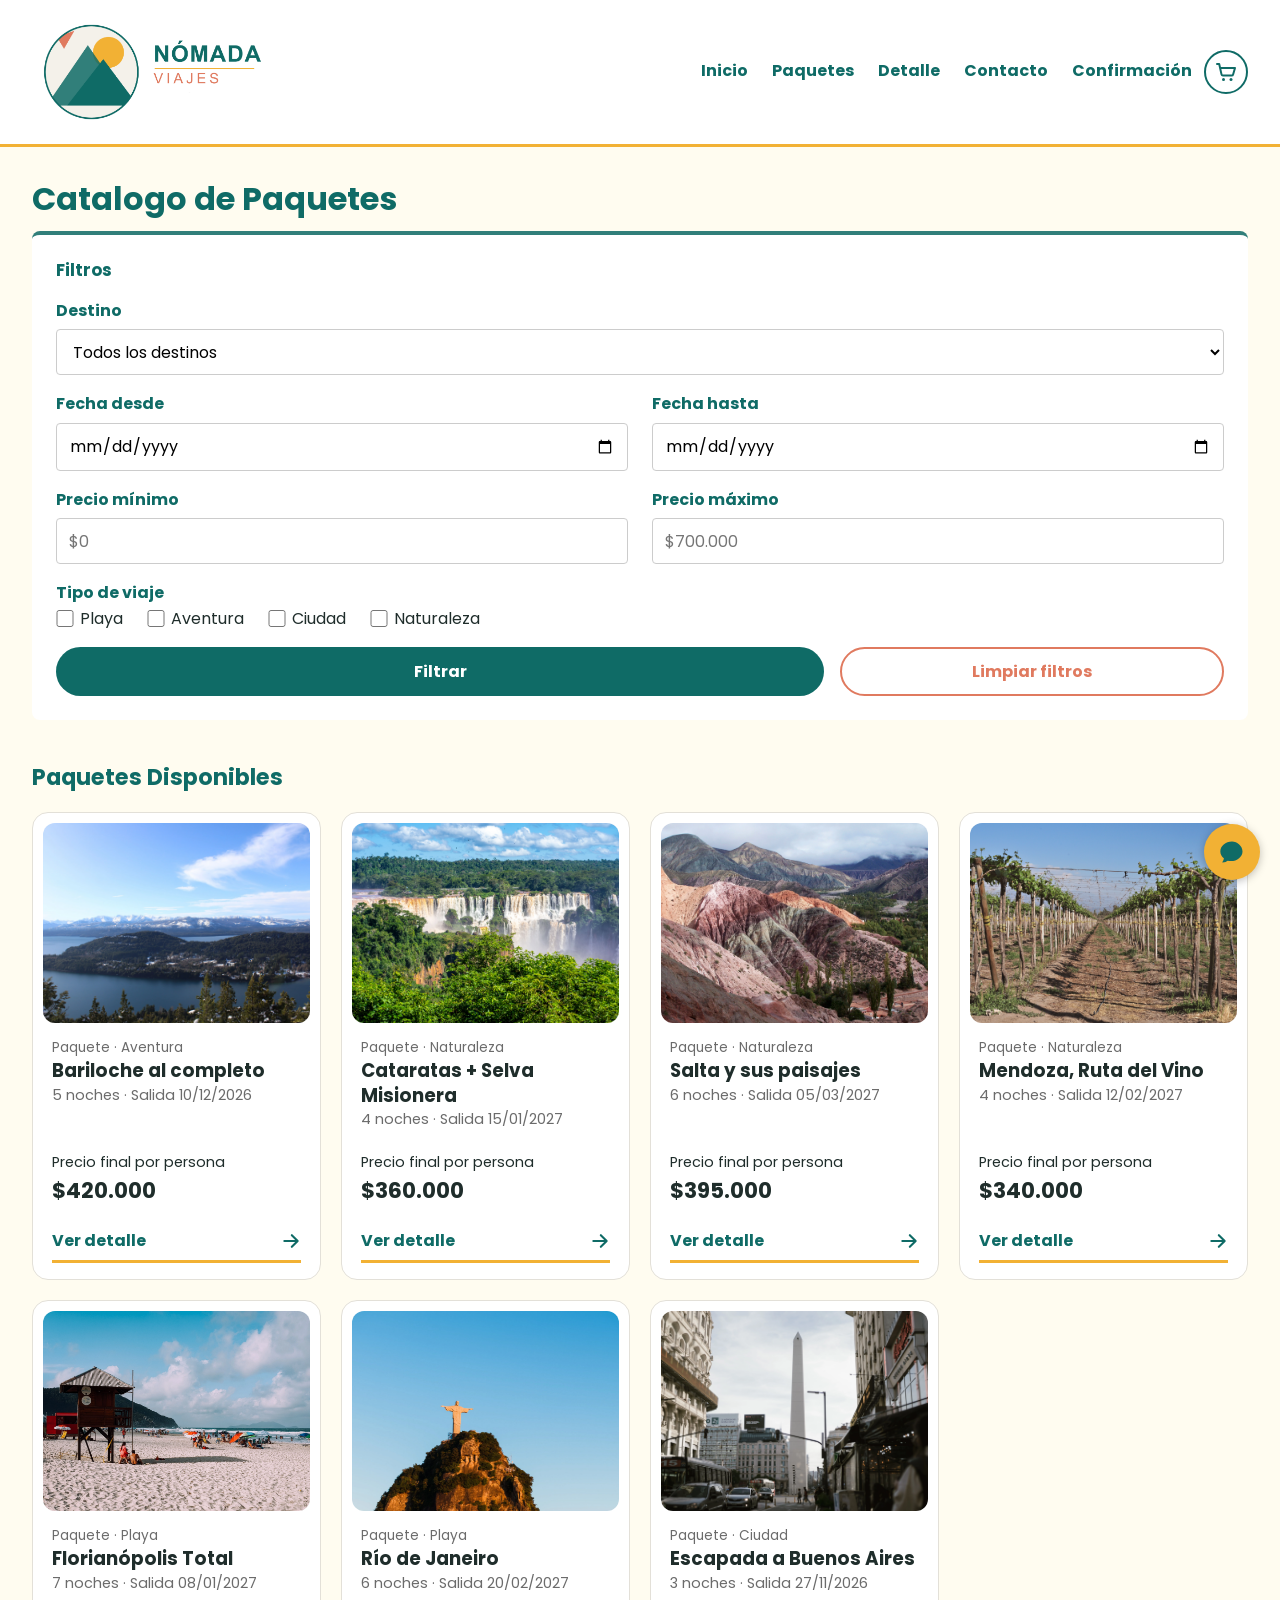
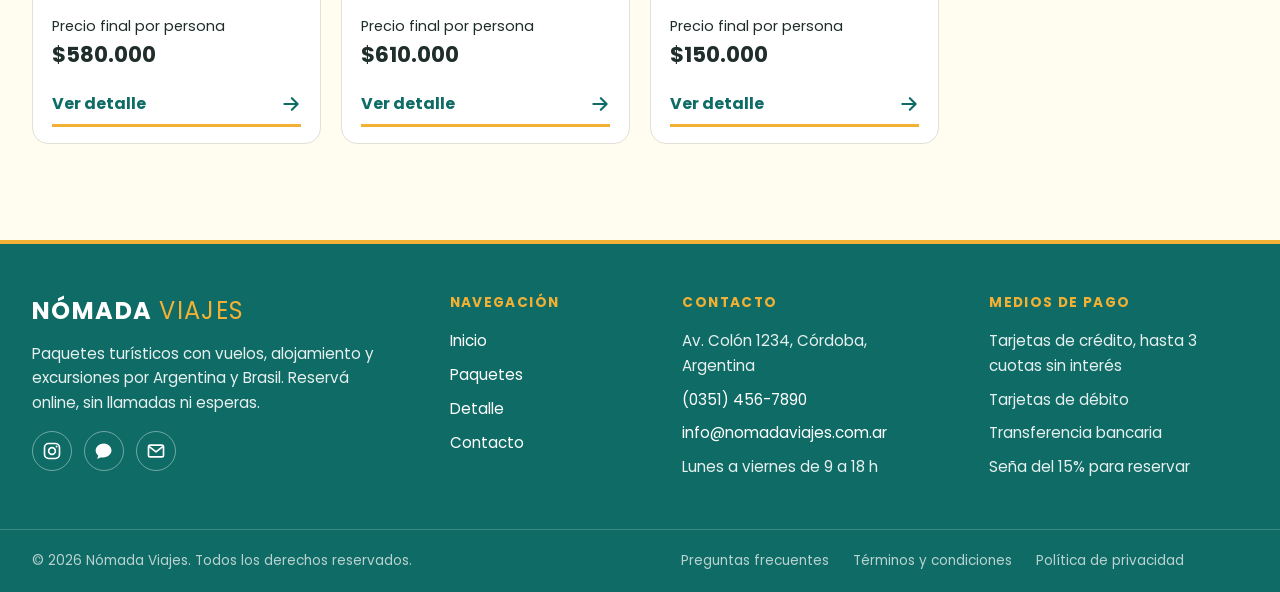
==== estructura_html/src/catalogo.html @ 0f1e9869 "Modificaciones y correcciones TP4" ====
<!DOCTYPE html>
<html lang="es">

<head>
    <meta charset="UTF-8">
    <meta name="viewport" content="width=device-width, initial-scale=1.0">
    <title>Nomada Viajes - Paquetes</title>
    <link rel="icon" href="./recursos/imagenes/favicon.svg">
    <link rel="stylesheet" href="./recursos/estilos/index-global.css">
    <link rel="stylesheet" href="./recursos/estilos/catalogo.css">
    <script type="module" src="./recursos/js/index.js"></script>
</head>

<body>
    <header class="encabezado-principal" id="encabezado-principal">
        <a href="./index.html" aria-label="Ir al inicio">
            <img src="./recursos/imagenes/logo_nomada.png" alt="logo empresa Nómada Viajes" width="450">
        </a>
        <nav class="vinculos">
            <a href="./index.html">
                Inicio
            </a>
            <a href="./catalogo.html">
                Paquetes
            </a>
            <a href="./detalle.html">
                Detalle
            </a>
            <a href="./formulario.html">
                Contacto
            </a>
            <a href="./confirmacion.html">
                Confirmación
            </a>
        </nav>
        <div class="carrito-encabezado">
            <button type="button" class="boton-carrito" id="boton-carrito" aria-label="Carrito vacío"
                aria-expanded="false" aria-controls="panel-carrito">
                <svg viewBox="0 0 24 24" aria-hidden="true">
                    <path d="M3 4h2.2l2.3 10.4a1.5 1.5 0 0 0 1.5 1.2h8.6a1.5 1.5 0 0 0 1.5-1.1L21 8H6.1" fill="none"
                        stroke="currentColor" stroke-width="2" stroke-linecap="round" stroke-linejoin="round" />
                    <circle cx="9.5" cy="19.5" r="1.5" fill="currentColor" />
                    <circle cx="17" cy="19.5" r="1.5" fill="currentColor" />
                </svg>
                <span class="carrito-contador" id="carrito-contador" hidden>0</span>
            </button>
            <span class="carrito-resumen" id="carrito-resumen" hidden></span>
        </div>
        <button class="boton-abrir" id="boton-abrir" aria-label="Abrir menú" aria-expanded="false"></button>
        <button class="boton-cerrar" id="boton-cerrar" aria-label="Cerrar menú"></button>
        <section class="panel-carrito" id="panel-carrito" aria-label="Tu carrito" hidden>
            <h2>Tu carrito</h2>
            <ul class="carrito-items" id="carrito-items">
                <!-- Los paquetes del carrito se cargan dinámicamente desde carrito.js -->
            </ul>
            <p class="carrito-vacio" id="carrito-vacio">Tu carrito está vacío.</p>
            <div class="carrito-total" id="carrito-total" hidden>
                <p>Subtotal: <strong id="carrito-subtotal">$0</strong></p>
                <a href="./formulario.html" class="boton boton-secundario">
                    Continuar con la reserva
                </a>
            </div>
        </section>
    </header>
    <main class="contenido-principal">
        <h1>Catalogo de Paquetes</h1>
        <div class="contenedor-form">
            <form id="form-filtros" action="./catalogo.html" method="post">
                <h3>Filtros</h3>
                <div class="campo-completo">
                    <label for="id-destino">Destino</label>
                    <select name="destino" id="id-destino">
                        <option value="">Todos los destinos</option>
                        <option value="bariloche">Bariloche</option>
                        <option value="cataratas">Cataratas del Iguazú</option>
                        <option value="salta">Salta</option>
                        <option value="mendoza">Mendoza</option>
                        <option value="florianopolis">Florianópolis</option>
                        <option value="rio-de-janeiro">Río de Janeiro</option>
                        <option value="buenos-aires">Buenos Aires</option>
                    </select>
                </div>
                <div>
                    <label for="id-fecha-desde">Fecha desde</label>
                    <input type="date" name="fecha-desde" id="id-fecha-desde">
                </div>
                <div>
                    <label for="id-fecha-hasta">Fecha hasta</label>
                    <input type="date" name="fecha-hasta" id="id-fecha-hasta">
                </div>
                <div>
                    <label for="id-precio-min">Precio mínimo</label>
                    <input type="number" name="precio-min" id="id-precio-min" min="0" step="1000" placeholder="$0">
                </div>
                <div>
                    <label for="id-precio-max">Precio máximo</label>
                    <input type="number" name="precio-max" id="id-precio-max" min="0" step="1000"
                        placeholder="$700.000">
                </div>
                <fieldset class="campo-completo">
                    <legend>Tipo de viaje</legend>
                    <div class="opciones-tipo">
                        <label for="id-tipo-playa">
                            <input type="checkbox" name="tipo-viaje" id="id-tipo-playa" value="playa">
                            Playa
                        </label>
                        <label for="id-tipo-aventura">
                            <input type="checkbox" name="tipo-viaje" id="id-tipo-aventura" value="aventura">
                            Aventura
                        </label>
                        <label for="id-tipo-ciudad">
                            <input type="checkbox" name="tipo-viaje" id="id-tipo-ciudad" value="ciudad">
                            Ciudad
                        </label>
                        <label for="id-tipo-naturaleza">
                            <input type="checkbox" name="tipo-viaje" id="id-tipo-naturaleza" value="naturaleza">
                            Naturaleza
                        </label>
                    </div>
                </fieldset>
                <div class="acciones-filtro">
                    <button type="submit" class="boton">Filtrar</button>
                    <button type="reset" class="boton boton-contorno">Limpiar filtros</button>
                </div>
            </form>
        </div>

        <section>
            <h2>Paquetes Disponibles</h2>
            <div class="grilla-paquetes" id="contenedor-paquetes">
                <!-- Los paquetes se cargan dinámicamente mediante JavaScript (paquetes.js + vistaCatalogo.js).
                 <article>
                    <h3>Bariloche al completo</h3>
                    <img src="./recursos/imagenes/paquetes/bariloche.webp"
                        alt="Vista del lago Nahuel Huapi con cerros nevados, Bariloche" width="400">

                    <ul>
                        <li>
                            5 noches
                        </li>
                        <li>
                            $420.000 por persona
                        </li>
                        <li>
                            <a href="./detalle.html">
                                Ver paquete
                            </a>
                        </li>
                    </ul>
                </article>
                <article>
                    <h3>Cataratas + Selva Misionera</h3>
                    <img src="./recursos/imagenes/paquetes/cataratas.webp"
                        alt="Cascada principal del Parque Nacional Iguazú" width="400">
                    <ul>
                        <li>
                            4 noches
                        </li>
                        <li>
                            $360.000 por persona
                        </li>
                        <li>
                            <a href="./detalle.html">
                                Ver paquete
                            </a>
                        </li>
                    </ul>
                </article>
                <article>
                    <h3>Salta y sus paisajes</h3>
                    <img src="./recursos/imagenes/paquetes/salta.webp"
                        alt="Cerros multicolores de la Quebrada de Humahuaca, Salta" width="400">
                    <ul>
                        <li>
                            6 noches
                        </li>
                        <li>
                            $395.000 por persona
                        </li>
                        <li>
                            <a href="./detalle.html">
                                Ver paquete
                            </a>
                        </li>
                    </ul>
                </article>
                -->
            </div>
        </section>
    </main>
    <footer class="pie-principal">
        <div class="pie-contenido">
            <section class="pie-marca">
                <p class="pie-logo">Nómada <span>Viajes</span></p>
                <p>
                    Paquetes turísticos con vuelos, alojamiento y excursiones por Argentina y Brasil.
                    Reservá online, sin llamadas ni esperas.
                </p>
                <ul class="pie-redes">
                    <li>
                        <a href="https://instagram.com/nomadaviajes_ok" target="_blank" rel="noopener"
                            aria-label="Instagram de Nómada Viajes">
                            <svg viewBox="0 0 24 24" aria-hidden="true">
                                <rect x="3" y="3" width="18" height="18" rx="5" fill="none" stroke="currentColor"
                                    stroke-width="2" />
                                <circle cx="12" cy="12" r="4" fill="none" stroke="currentColor" stroke-width="2" />
                                <circle cx="17.5" cy="6.5" r="1.2" fill="currentColor" />
                            </svg>
                        </a>
                    </li>
                    <li>
                        <a href="https://wa.me/5493511234567" target="_blank" rel="noopener"
                            aria-label="WhatsApp de Nómada Viajes">
                            <svg viewBox="0 0 24 24" aria-hidden="true">
                                <path fill="currentColor"
                                    d="M12 3C6.48 3 2 6.94 2 11.5c0 2.34 1.16 4.44 3.06 5.94-.1.86-.42 2.02-1.31 3.2-.13.17-.02.42.2.42 1.9-.02 3.5-.9 4.4-1.55.83.2 1.72.3 2.65.3 5.52 0 10-3.94 10-8.31C21 6.94 16.52 3 12 3z" />
                            </svg>
                        </a>
                    </li>
                    <li>
                        <a href="mailto:info@nomadaviajes.com.ar" aria-label="Enviar un email a Nómada Viajes">
                            <svg viewBox="0 0 24 24" aria-hidden="true">
                                <rect x="3" y="5" width="18" height="14" rx="2" fill="none" stroke="currentColor"
                                    stroke-width="2" />
                                <path d="M3.5 6.5 12 13l8.5-6.5" fill="none" stroke="currentColor" stroke-width="2"
                                    stroke-linejoin="round" />
                            </svg>
                        </a>
                    </li>
                </ul>
            </section>

            <nav class="pie-columna" aria-label="Navegación del pie de página">
                <h2>Navegación</h2>
                <ul>
                    <li><a href="./index.html">Inicio</a></li>
                    <li><a href="./catalogo.html">Paquetes</a></li>
                    <li><a href="./detalle.html">Detalle</a></li>
                    <li><a href="./formulario.html">Contacto</a></li>
                </ul>
            </nav>

            <section class="pie-columna">
                <h2>Contacto</h2>
                <ul>
                    <li>Av. Colón 1234, Córdoba, Argentina</li>
                    <li><a href="tel:+543514567890">(0351) 456-7890</a></li>
                    <li><a href="mailto:info@nomadaviajes.com.ar">info@nomadaviajes.com.ar</a></li>
                    <li>Lunes a viernes de 9 a 18 h</li>
                </ul>
            </section>

            <section class="pie-columna">
                <h2>Medios de pago</h2>
                <ul>
                    <li>Tarjetas de crédito, hasta 3 cuotas sin interés</li>
                    <li>Tarjetas de débito</li>
                    <li>Transferencia bancaria</li>
                    <li>Seña del 15% para reservar</li>
                </ul>
            </section>
        </div>

        <div class="pie-legal">
            <p>© 2026 Nómada Viajes. Todos los derechos reservados.</p>
            <ul>
                <li>Preguntas frecuentes</li>
                <li>Términos y condiciones</li>
                <li>Política de privacidad</li>
            </ul>
        </div>
    </footer>
    <a href="https://wa.me/5493511234567" class="boton-flotante" aria-label="Escribirme por WhatsApp" target="_blank"
        rel="noopener">
        <svg viewBox="0 0 24 24" aria-hidden="true">
            <path
                d="M12 3C6.48 3 2 6.94 2 11.5c0 2.34 1.16 4.44 3.06 5.94-.1.86-.42 2.02-1.31 3.2-.13.17-.02.42.2.42 1.9-.02 3.5-.9 4.4-1.55.83.2 1.72.3 2.65.3 5.52 0 10-3.94 10-8.31C21 6.94 16.52 3 12 3z" />
        </svg>
    </a>
</body>

</html>
---- estructura_html/src/recursos/estilos/index-global.css ----
/*IMPORTAR FUENTE*/
@font-face {
     font-family: "Poppins";
     src: url(./fuentes/Poppins-Regular.ttf);
     font-weight: 400;
   }
   @font-face {
     font-family: "Poppins";
     src: url(./fuentes/Poppins-Bold.ttf);
     font-weight: 700;
   }

/*SELECTOR UNIVERSAL*/
*,
*::before,
*::after{
    margin: 0;
    padding: 0;
    box-sizing: border-box;
}

/*SELECTOR DE TIPO */
html{
    font-family: "Poppins", Verdana, Geneva, Tahoma, sans-serif;
    font-size: 16px; 
}

body{
    display: grid;
    grid-template-columns: 100%;
    grid-template-rows: auto 1fr auto;
    min-height: 100vh;
    line-height: 1.6;
    color: #1F2D2B;
    background-color: #fffcf0;
}

h1{
    font-size: 2rem;
    line-height: 1.25;
    color: #0F6B66;
    margin-bottom: 0.75rem;
}

h2{
    font-size: 1.4rem;
    color: #0F6B66;
    margin-top: 2.5rem;
    margin-bottom: 1rem;
}

h3{
    font-size: 1.05rem;
    line-height: 1.35;
    color: #1F2D2B;
}

p{
    margin-bottom: 1rem;
}

a{
    color: #0F6B66;
    text-decoration: none;
}

ul{
    list-style: none;
}

img{
    max-width: 100%;
    display: block;
}

nav{
    display: flex;
    flex-wrap: wrap;
    gap: 0.5rem 1.5rem;
}

fieldset{
    border: none;
}

legend{
    font-weight: 700;
    color: #0F6B66;
}

/*SELECTORES DE CLASE */

/*ENCABEZADOS PRINCIPALES*/
.encabezado-principal{
    position: sticky;
    top: 0px;
    z-index: 20;
    display: flex;
    flex-direction: row;
    flex-wrap: wrap;
    align-items: center;
    gap: 0.75rem;
    background-color: #FFFFFF;
    border-bottom: 3px solid #F2B134;
    padding: 5px 2rem;
}

/*Imagen del logo: empuja todo lo demas hacia la derecha*/
.encabezado-principal > a{
    margin-right: auto;
}

.encabezado-principal a img{
    width: 250px;
}

/*Menu hamburguesa*/
/*Por defecto se arma para pantalla chica (el menu de pantalla grande esta en Responsividad)*/
.encabezado-principal .boton-abrir,
.encabezado-principal .boton-cerrar{
    position: relative;
    width: 44px;
    height: 44px;
    background-color: transparent;
    border: 2px solid #0F6B66;
    border-radius: 4px;
    cursor: pointer;
}

/*Las tres rayitas del boton desplegable*/
.encabezado-principal .boton-abrir{
    background-image:
        linear-gradient(#0F6B66, #0F6B66),
        linear-gradient(#0F6B66, #0F6B66),
        linear-gradient(#0F6B66, #0F6B66);
    background-size: 22px 3px;
    background-repeat: no-repeat;
    background-position: 50% 10px, 50% 50%, 50% 27px;
}

.encabezado-principal .boton-cerrar{
    display: none;
}

.encabezado-principal .boton-cerrar::before,
.encabezado-principal .boton-cerrar::after{
    content: "";
    position: absolute;
    top: 50%;
    left: 50%;
    width: 22px;
    height: 3px;
    background-color: #0F6B66;
}

.encabezado-principal .boton-cerrar::before{
    transform: translate(-50%, -50%) rotate(45deg);
}

.encabezado-principal .boton-cerrar::after{
    transform: translate(-50%, -50%) rotate(-45deg);
}

.encabezado-principal .boton-abrir:hover,
.encabezado-principal .boton-cerrar:hover{
    border-color: #F2B134;
}

/*pseudoclase focus-visible: se marca el boton cuando se llega con el teclado (tecla Tab)*/
.encabezado-principal .boton-abrir:focus-visible,
.encabezado-principal .boton-cerrar:focus-visible{
    outline: 2px solid #F2B134;
    outline-offset: 2px;
}

/*clase menu-abierto: con el header abierto se cambia el boton y se despliega el menu*/
.encabezado-principal.menu-abierto .boton-abrir{
    display: none;
}

.encabezado-principal.menu-abierto .boton-cerrar{
    display: block;
}

.encabezado-principal.menu-abierto .vinculos{
    display: flex;
}

.encabezado-principal .vinculos{
    display: none;
    position: absolute;
    top: 100%;
    left: 0;
    right: 0;
    z-index: 10;
    flex-direction: column;
    gap: 0;
    padding: 0.5rem 1rem 1rem;
    background-color: #FFFFFF;
    border-bottom: 3px solid #F2B134;
    box-shadow: 0 6px 8px rgba(0, 0, 0, 0.15);
}

.encabezado-principal .vinculos a{
    padding: 0.75rem 0;
    color: #0F6B66;
    font-weight: 700;
    border-bottom: 3px solid transparent;
}

.encabezado-principal .vinculos a:hover{
    border-bottom-color: #F2B134;
}


/*CONTENIDOS PRINCIPALES*/
/*Ocupa casi todo el ancho de la pantalla, con el mismo margen lateral que el encabezado (2rem)*/
.contenido-principal{
    width: 100%;
    max-width: 1600px;
    margin: 2rem auto;
    padding: 0 2rem;
}

/*Hero / presentacion: texto a la izquierda, foto a la derecha*/
.contenido-principal .presentacion{
    position: relative;
    display: flex;
    align-items: center;
    gap: 2.5rem;
    text-align: left;
    padding: 1.5rem 0 2.5rem;
}

.contenido-principal .presentacion-texto{
    position: relative;
    flex: 1 1 380px;
    z-index: 2;
}

/*blob decorativo detras del titulo*/
.contenido-principal .presentacion-texto::before{
    content: "";
    position: absolute;
    top: -2.5rem;
    left: -2.5rem;
    width: 220px;
    height: 220px;
    background-color: #0F6B66;
    opacity: 0.1;
    border-radius: 46% 54% 58% 42% / 52% 48% 52% 48%;
    z-index: -1;
}

.contenido-principal .presentacion-texto p{
    font-size: 1.1rem;
    max-width: 420px;
    color: #6B6B6B;
}

/*ruta punteada con el avioncito: se extiende hacia la foto*/
.contenido-principal .presentacion-texto{
    padding-bottom: 2.5rem;
}

.contenido-principal .presentacion-ruta{
    position: absolute;
    right: -50px;
    bottom: 0;
    width: 190px;
    height: auto;
    z-index: 1;
}

.contenido-principal .presentacion-foto{
    flex: 1 1 420px;
}

.contenido-principal .presentacion-foto img{
    width: 100%;
    height: auto;
    border-radius: 0 16px 16px 0;
}

/*Boton Explorá destinos (usa la clase global .boton): mismo ancho que el texto de arriba*/
.contenido-principal .boton-destinos{
    max-width: 420px;
    margin: 0.5rem 0 0;
}

.contenido-principal .grilla-destinos,
.contenido-principal .grilla-ofertas{
    display: grid;
    grid-template-columns: repeat(auto-fit, minmax(230px, 1fr));
    gap: 1.5rem;
}

.contenido-principal .grilla-destinos article,
.contenido-principal .grilla-ofertas article{
    background-color: #FFFFFF;
    border-radius: 8px;
    border-top: 4px solid #317F7A;
    padding: 1rem;
}

.contenido-principal .grilla-ofertas article{
    border-top-color: #F2B134;
}

.contenido-principal .grilla-destinos article h3,
.contenido-principal .grilla-ofertas article h3{
    margin-bottom: 0.5rem;
}

.contenido-principal .grilla-ofertas article p{
    color: #de8c3b;
    font-weight: 700;
    margin-bottom: 0.5rem;
}

.contenido-principal .grilla-destinos article img,
.contenido-principal .grilla-ofertas article img{
    width: 100%;
    height: 170px;
    object-fit: cover;
    border-radius: 4px;
}

/*BOTONES*/
/*Clase global: todos los botones y vinculos con forma de boton del sitio son redondeados (como "Explorá destinos")*/
.boton{
    display: flex;
    width: 100%;
    align-items: center;
    justify-content: center;
    gap: 0.6rem;
    padding: 0.8rem 1.75rem;
    border: 2px solid transparent;
    border-radius: 999px;
    background-color: #0F6B66;
    color: #FFFFFF;
    font-family: inherit;
    font-size: 1rem;
    font-weight: 700;
    line-height: 1.2;
    text-align: center;
    text-decoration: none;
    cursor: pointer;
    transition: background-color 0.2s ease, color 0.2s ease, border-color 0.2s ease;
}

.boton svg{
    width: 20px;
    height: 20px;
}

.boton:hover{
    background-color: #E07A5F;
    color: #FFFFFF;
}

.boton:focus-visible{
    outline: 2px solid #F2B134;
    outline-offset: 2px;
}

/*Variante amarilla (Continuar con la reserva)*/
.boton-secundario{
    background-color: #F2B134;
    color: #1F2D2B;
}

/*Variante con borde (Quitar)*/
.boton-contorno{
    background-color: transparent;
    color: #E07A5F;
    border-color: #E07A5F;
}

/*Variante chica (Quitar)*/
.boton-chico{
    padding: 0.45rem 1.1rem;
    font-size: 0.9rem;
}

/*Variante vinculo (Ver detalle): texto verde con linea amarilla abajo, como los vinculos del menu*/
.boton-vinculo{
    justify-content: space-between;
    padding: 0.6rem 0;
    border: none;
    border-bottom: 3px solid #F2B134;
    border-radius: 0;
    background-color: transparent;
    color: #0F6B66;
}

.boton-vinculo svg{
    transition: transform 0.2s ease;
}

/*El boton Quitar del carrito no ocupa todo el ancho: va al lado de los datos*/
.boton-quitar{
    width: auto;
    flex-shrink: 0;
}

/*CARRITO DEL ENCABEZADO*/
.encabezado-principal .carrito-encabezado{
    display: flex;
    align-items: center;
    gap: 0.5rem;
}

.encabezado-principal .boton-carrito{
    position: relative;
    display: flex;
    align-items: center;
    justify-content: center;
    width: 44px;
    height: 44px;
    background-color: transparent;
    color: #0F6B66;
    border: 2px solid #0F6B66;
    border-radius: 50%;
    cursor: pointer;
    transition: background-color 0.2s ease, color 0.2s ease;
}

.encabezado-principal .boton-carrito svg{
    width: 24px;
    height: 24px;
}

.encabezado-principal .boton-carrito:hover,
.encabezado-principal .boton-carrito[aria-expanded="true"]{
    background-color: #0F6B66;
    color: #FFFFFF;
}

.encabezado-principal .boton-carrito:focus-visible{
    outline: 2px solid #F2B134;
    outline-offset: 2px;
}

/*Globito con la cantidad de paquetes*/
.encabezado-principal .carrito-contador{
    position: absolute;
    top: -6px;
    right: -6px;
    min-width: 20px;
    height: 20px;
    padding: 0 5px;
    border-radius: 999px;
    background-color: #E07A5F;
    color: #FFFFFF;
    font-size: 0.75rem;
    font-weight: 700;
    line-height: 20px;
    text-align: center;
}

/*Total al lado del icono*/
.encabezado-principal .carrito-resumen{
    font-weight: 700;
    color: #0F6B66;
    white-space: nowrap;
}

/*El atributo hidden tiene que ganarle a los display de arriba*/
.encabezado-principal [hidden]{
    display: none !important;
}

/*Panel desplegable del carrito*/
.encabezado-principal .panel-carrito{
    position: absolute;
    top: calc(100% + 3px);
    right: 2rem;
    width: min(420px, calc(100vw - 2rem));
    max-height: calc(100vh - 140px);
    overflow-y: auto;
    background-color: #FFFFFF;
    border-radius: 0 0 8px 8px;
    border-top: 4px solid #F2B134;
    padding: 1rem 1.25rem;
    box-shadow: 0 8px 20px rgba(0, 0, 0, 0.18);
}

.encabezado-principal .panel-carrito h2{
    margin: 0 0 0.5rem;
    font-size: 1.2rem;
}

.encabezado-principal .carrito-item{
    display: flex;
    align-items: center;
    gap: 0.75rem;
    padding: 0.75rem 0;
    border-bottom: 1px solid #E3E0D8;
}

.encabezado-principal .carrito-item img{
    width: 64px;
    height: 52px;
    object-fit: cover;
    border-radius: 4px;
}

.encabezado-principal .carrito-datos{
    flex: 1;
}

.encabezado-principal .carrito-datos h3{
    font-size: 0.95rem;
}

.encabezado-principal .carrito-datos p{
    margin: 0;
    font-size: 0.85rem;
}

.encabezado-principal .carrito-datos .carrito-precio{
    font-size: 0.95rem;
    font-weight: 700;
}

.encabezado-principal .carrito-vacio{
    margin: 0.5rem 0 0;
    font-style: italic;
}

/*Subtotal arriba y boton continuar abajo a todo el ancho*/
.encabezado-principal .carrito-total{
    display: flex;
    flex-direction: column;
    gap: 0.75rem;
    padding-top: 1rem;
}

.encabezado-principal .carrito-total p{
    margin: 0;
    font-size: 1.1rem;
}

/*PIE PRINCIPAL*/
.pie-principal{
    margin-top: 4rem;
    background-color: #0F6B66;
    color: #E6F0EF;
    border-top: 4px solid #F2B134;
    font-size: 0.95rem;
}

/*4 columnas: marca, navegacion, contacto y medios de pago (mismo ancho que el contenido)*/
.pie-principal .pie-contenido{
    display: grid;
    grid-template-columns: 2fr 1fr 1.4fr 1.4fr;
    gap: 2rem 3rem;
    max-width: 1600px;
    margin: 0 auto;
    padding: 3rem 2rem 2.5rem;
}

.pie-principal .pie-logo{
    margin-bottom: 0.75rem;
    font-size: 1.5rem;
    font-weight: 700;
    letter-spacing: 0.06em;
    text-transform: uppercase;
    color: #FFFFFF;
}

.pie-principal .pie-logo span{
    font-weight: 400;
    color: #F2B134;
}

.pie-principal .pie-marca p{
    max-width: 360px;
}

.pie-principal h2{
    margin: 0 0 1rem;
    font-size: 0.85rem;
    letter-spacing: 0.1em;
    text-transform: uppercase;
    color: #F2B134;
}

/*La columna de navegacion es un <nav>: se anula el display flex global de nav*/
.pie-principal .pie-columna{
    display: block;
}

.pie-principal .pie-columna li{
    margin-bottom: 0.6rem;
}

.pie-principal a{
    color: #FFFFFF;
    transition: color 0.2s ease;
}

.pie-principal a:hover{
    color: #F2B134;
}

.pie-principal a:focus-visible{
    outline: 2px solid #F2B134;
    outline-offset: 2px;
}

/*Redes: circulos con icono*/
.pie-principal .pie-redes{
    display: flex;
    gap: 0.75rem;
}

.pie-principal .pie-redes a{
    display: flex;
    align-items: center;
    justify-content: center;
    width: 40px;
    height: 40px;
    border: 1px solid rgba(255, 255, 255, 0.4);
    border-radius: 50%;
    transition: background-color 0.2s ease, border-color 0.2s ease, color 0.2s ease;
}

.pie-principal .pie-redes a:hover{
    background-color: #F2B134;
    border-color: #F2B134;
    color: #0F6B66;
}

.pie-principal .pie-redes svg{
    width: 20px;
    height: 20px;
}

/*Franja inferior: derechos y legales*/
.pie-principal .pie-legal{
    display: flex;
    flex-wrap: wrap;
    justify-content: space-between;
    align-items: center;
    gap: 0.5rem 2rem;
    max-width: 1600px;
    margin: 0 auto;
    /*a la derecha queda lugar para el boton flotante de WhatsApp*/
    padding: 1.25rem 6rem 1.25rem 2rem;
    border-top: 1px solid rgba(255, 255, 255, 0.2);
    font-size: 0.85rem;
    color: #B9D3D1;
}

.pie-principal .pie-legal p{
    margin: 0;
}

.pie-principal .pie-legal ul{
    display: flex;
    flex-wrap: wrap;
    gap: 0.5rem 1.5rem;
}

.boton-secundario:hover{
    background-color: #E07A5F;
    color: #FFFFFF;
}

.boton-contorno:hover{
    background-color: #E07A5F;
    color: #FFFFFF;
}

.boton-vinculo:hover{
    background-color: transparent;
    color: #E07A5F;
    border-bottom-color: #E07A5F;
}

.boton-vinculo:hover svg{
    transform: translateX(4px);
}

/*BOTON FLOTANTE*/
.boton-flotante{
    position: fixed;
    bottom: 20px;
    right: 20px;
    width: 56px;
    height: 56px;
    display: flex;
    align-items: center;
    justify-content: center;
    background-color: #F2B134;
    border-radius: 50%;
    box-shadow: 0 2px 8px rgba(0, 0, 0, 0.25);
    transition: background-color 0.2s ease;
}

.boton-flotante:hover{
    background-color: #ee9b49;
}

.boton-flotante svg{
    width: 28px;
    height: 28px;
    fill: #0F6B66;
}

.boton-flotante:hover svg{
    fill: #1F2D2B;
}

/*Responsividad*/

/*Pantalla grande: el menu vuelve a mostrarse en fila y los botones del menu hamburguesa desaparecen*/
@media (min-width: 768px){
    /*Se repiten las versiones con menu-abierto para que tambien queden ocultos si el menu quedo abierto al agrandar la ventana*/
    .encabezado-principal .boton-abrir,
    .encabezado-principal .boton-cerrar,
    .encabezado-principal.menu-abierto .boton-abrir,
    .encabezado-principal.menu-abierto .boton-cerrar{
        display: none;
    }
    .encabezado-principal .vinculos{
        display: flex;
        position: static;
        flex-direction: row;
        gap: 0.5rem 1.5rem;
        padding: 0;
        background-color: transparent;
        border-bottom: none;
        box-shadow: none;
    }
    .encabezado-principal .vinculos a{
        padding: 0;
    }
}

@media (max-width: 1024px){
    .pie-principal .pie-contenido{
        grid-template-columns: 1fr 1fr;
    }
}

@media (max-width: 768px){
    .encabezado-principal{
        padding: 5px 1rem;
    }
    .contenido-principal{
        padding: 0 1rem;
    }
    .encabezado-principal .panel-carrito{
        right: 1rem;
    }
    .contenido-principal .presentacion{
        flex-direction: column;
        text-align: center;
    }
    .contenido-principal .presentacion-texto{
        text-align: center;
    }
    .contenido-principal .presentacion-texto::before{
        display: none;
    }
    .contenido-principal .presentacion-texto{
        padding-bottom: 0;
    }
    .contenido-principal .presentacion-texto p,
    .contenido-principal .boton-destinos{
        margin-left: auto;
        margin-right: auto;
    }
    .contenido-principal .presentacion-ruta{
        position: static;
        margin: 0.5rem auto 0;
    }
    .contenido-principal .presentacion-foto img{
        border-radius: 16px;
    }
}

@media (max-width: 480px){
    h1{
        font-size: 1.6rem;
    }
    h2{
        font-size: 1.2rem;
    }
    .encabezado-principal a img{
        width: 160px;
    }
    .encabezado-principal .carrito-resumen{
        display: none;
    }
    .contenido-principal{
        padding: 0 1rem;
    }
    .pie-principal .pie-contenido{
        grid-template-columns: 1fr;
        padding: 2.5rem 1rem 2rem;
    }
    .pie-principal .pie-legal{
        flex-direction: column;
        align-items: flex-start;
        padding: 1.25rem 1rem 5rem;
    }
    .boton-flotante{
        bottom: 15px;
        right: 15px;
        width: 48px;
        height: 48px;
    }
}
---- estructura_html/src/recursos/estilos/catalogo.css ----
/*SELECTORES DE CLASE */

/*CONTENIDOS PRINCIPALES*/

/*Tarjeta blanca que envuelve al formulario de filtros (igual que la de contacto)*/
/*Ocupa todo el ancho del contenido, igual que el resto de las vistas*/
.contenido-principal .contenedor-form{
    margin: 0 0 2rem;
    background-color: #FFFFFF;
    border-radius: 8px;
    border-top: 4px solid #317F7A;
    padding: 1.5rem;
}

/*Grilla: 1 columna en celular, 2 columnas desde 768px*/
.contenido-principal .contenedor-form form{
    display: grid;
    grid-template-columns: 1fr;
    gap: 1rem;
}

.contenido-principal .contenedor-form form h3{
    color: #0F6B66;
}

.contenido-principal .contenedor-form form div{
    display: flex;
    flex-direction: column;
    gap: 0.35rem;
}

.contenido-principal .contenedor-form form label{
    font-weight: 700;
    color: #0F6B66;
}

/*Selector combinado: los campos dentro del form dentro del contenedor*/
.contenido-principal .contenedor-form form input,
.contenido-principal .contenedor-form form select,
.contenido-principal .contenedor-form form textarea{
    padding: 0.6rem 0.75rem;
    border: 1px solid #CCCCCC;
    border-radius: 4px;
    font-family: inherit;
    font-size: 1rem;
    background-color: #FFFFFF;
}

/*muestra en otro color el campo que se está seleccionando*/
.contenido-principal .contenedor-form form input:focus,
.contenido-principal .contenedor-form form select:focus,
.contenido-principal .contenedor-form form textarea:focus{
    outline: 2px solid #0F6B66;
    border-color: #0F6B66;
}

/*Checkboxes de tipo de viaje: en una fila, con la etiqueta al lado*/
.contenido-principal .contenedor-form form .opciones-tipo{
    flex-direction: row;
    flex-wrap: wrap;
    gap: 0.5rem 1.5rem;
}

.contenido-principal .contenedor-form form .opciones-tipo label{
    display: flex;
    align-items: center;
    gap: 0.4rem;
    font-weight: 400;
    color: #1F2D2B;
}

.contenido-principal .contenedor-form form input[type="checkbox"]{
    padding: 0;
    width: 1.1rem;
    height: 1.1rem;
    accent-color: #0F6B66;
}

/*Botones Filtrar y Limpiar filtros: uno al lado del otro, cada uno ocupa su mitad*/
.contenido-principal .contenedor-form form .acciones-filtro{
    display: grid;
    grid-template-columns: 2fr 1fr;
    gap: 1rem;
}

/*Grilla de paquetes: tantas columnas como entren (en pantalla grande 5)*/
.contenido-principal .grilla-paquetes{
    display: grid;
    grid-template-columns: repeat(auto-fill, minmax(260px, 1fr));
    gap: 1.25rem;
}

/*Tarjeta: foto arriba y datos abajo*/
.contenido-principal .grilla-paquetes .tarjeta-paquete{
    display: flex;
    flex-direction: column;
    background-color: #FFFFFF;
    border: 1px solid #E3E0D8;
    border-radius: 16px;
    padding: 0.6rem;
    transition: box-shadow 0.2s ease;
}

.contenido-principal .grilla-paquetes .tarjeta-paquete:hover{
    box-shadow: 0 6px 18px rgba(0, 0, 0, 0.1);
}

.contenido-principal .grilla-paquetes .tarjeta-paquete img{
    width: 100%;
    height: 200px;
    object-fit: cover;
    border-radius: 12px;
}

/*El cuerpo crece para que "Ver detalle" quede siempre abajo*/
.contenido-principal .grilla-paquetes .tarjeta-cuerpo{
    display: flex;
    flex-direction: column;
    flex: 1;
    padding: 0.9rem 0.6rem 0.4rem;
}

.contenido-principal .grilla-paquetes .tarjeta-cuerpo p{
    margin: 0;
}

.contenido-principal .grilla-paquetes .tarjeta-etiqueta{
    font-size: 0.85rem;
    color: #6B6B6B;
}

.contenido-principal .grilla-paquetes .tarjeta-cuerpo h3{
    font-size: 1.15rem;
}

.contenido-principal .grilla-paquetes .tarjeta-datos{
    font-size: 0.9rem;
    color: #6B6B6B;
}

/*Mas especifico que ".tarjeta-cuerpo p" para que el margin-top: auto no se pise*/
.contenido-principal .grilla-paquetes .tarjeta-cuerpo .tarjeta-precio-texto{
    margin-top: auto;
    padding-top: 1.25rem;
    font-size: 0.9rem;
}

.contenido-principal .grilla-paquetes .tarjeta-precio{
    font-size: 1.35rem;
    font-weight: 700;
    color: #1F2D2B;
}

.contenido-principal .grilla-paquetes .boton{
    margin-top: 0.75rem;
}

/*Responsividad*/
/*Desde 768px los filtros se acomodan en 2 columnas*/
@media (min-width: 768px){
    .contenido-principal .contenedor-form form{
        grid-template-columns: 1fr 1fr;
        column-gap: 1.5rem;
    }
    .contenido-principal .contenedor-form form h3,
    .contenido-principal .contenedor-form form .campo-completo,
    .contenido-principal .contenedor-form form .acciones-filtro{
        grid-column: 1 / -1;
    }
}

@media (max-width: 480px){
    .contenido-principal .contenedor-form form .acciones-filtro{
        grid-template-columns: 1fr;
    }
    .contenido-principal .contenedor-form{
        padding: 1rem 0.75rem;
    }

    .contenido-principal .grilla-paquetes .tarjeta-paquete img{
        height: 170px;
    }
}
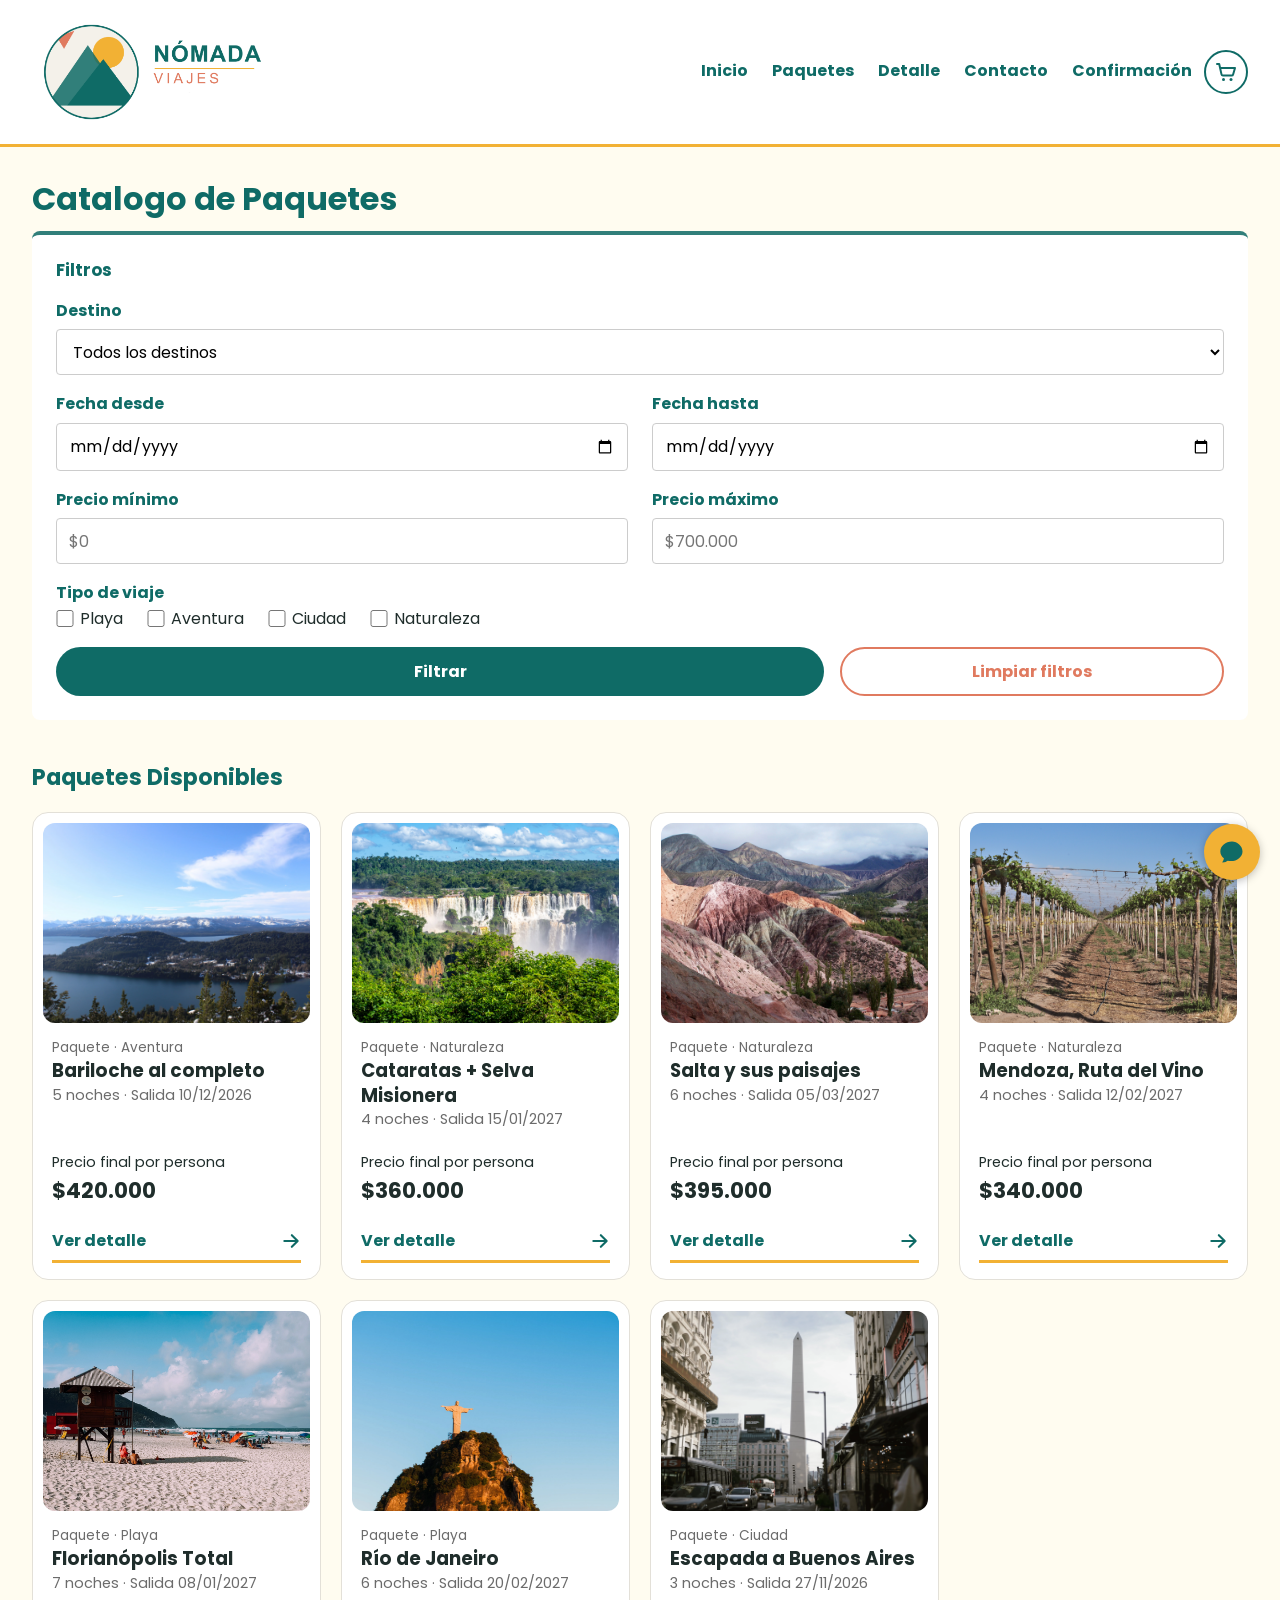
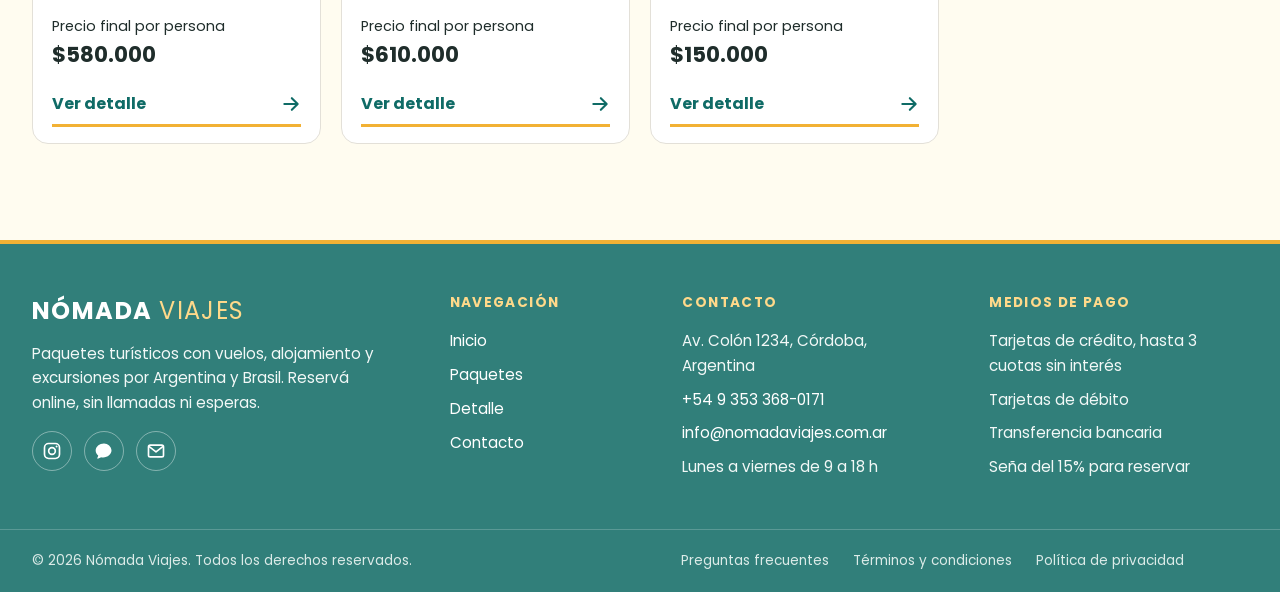
==== commit 8da0a999: "JSON con fetch, persistencia del carrito y envio de reservas" ====
--- a/estructura_html/src/catalogo.html
+++ b/estructura_html/src/catalogo.html
@@ -59,6 +59,9 @@
                 <a href="./formulario.html" class="boton boton-secundario">
                     Continuar con la reserva
                 </a>
+                <button type="button" class="boton boton-contorno boton-chico" id="boton-vaciar">
+                    Vaciar carrito
+                </button>
             </div>
         </section>
     </header>
@@ -128,7 +131,7 @@
         <section>
             <h2>Paquetes Disponibles</h2>
             <div class="grilla-paquetes" id="contenedor-paquetes">
-                <!-- Los paquetes se cargan dinámicamente mediante JavaScript (paquetes.js + vistaCatalogo.js).
+                <!-- Los paquetes se cargan dinámicamente mediante JavaScript (recursos/datos/paquetes.json, que se pide con fetch, + vistaCatalogo.js).
                  <article>
                     <h3>Bariloche al completo</h3>
                     <img src="./recursos/imagenes/paquetes/bariloche.webp"
@@ -209,7 +212,7 @@
                         </a>
                     </li>
                     <li>
-                        <a href="https://wa.me/5493511234567" target="_blank" rel="noopener"
+                        <a href="https://wa.me/5493533680171" target="_blank" rel="noopener"
                             aria-label="WhatsApp de Nómada Viajes">
                             <svg viewBox="0 0 24 24" aria-hidden="true">
                                 <path fill="currentColor"
@@ -244,7 +247,7 @@
                 <h2>Contacto</h2>
                 <ul>
                     <li>Av. Colón 1234, Córdoba, Argentina</li>
-                    <li><a href="tel:+543514567890">(0351) 456-7890</a></li>
+                    <li><a href="tel:+5493533680171">+54 9 353 368-0171</a></li>
                     <li><a href="mailto:info@nomadaviajes.com.ar">info@nomadaviajes.com.ar</a></li>
                     <li>Lunes a viernes de 9 a 18 h</li>
                 </ul>
@@ -270,7 +273,7 @@
             </ul>
         </div>
     </footer>
-    <a href="https://wa.me/5493511234567" class="boton-flotante" aria-label="Escribirme por WhatsApp" target="_blank"
+    <a href="https://wa.me/5493533680171" class="boton-flotante" aria-label="Escribirme por WhatsApp" target="_blank"
         rel="noopener">
         <svg viewBox="0 0 24 24" aria-hidden="true">
             <path
--- a/estructura_html/src/recursos/estilos/index-global.css
+++ b/estructura_html/src/recursos/estilos/index-global.css
@@ -274,12 +274,74 @@
 
 .contenido-principal .presentacion-foto{
     flex: 1 1 420px;
-}
-
+    display: flex;
+    justify-content: flex-end;
+}
+
+/*La foto original mide 851px de ancho: se limita el tamaño para que no se agrande y se vea pixelada*/
 .contenido-principal .presentacion-foto img{
     width: 100%;
+    max-width: 520px;
     height: auto;
     border-radius: 0 16px 16px 0;
+}
+
+/*Video de portada dentro de un marco con forma orgánica.
+  El video original mide 1280x720 y tiene una marca de agua abajo a la derecha (desde el píxel 640 hacia abajo)
+  y una pequeña en la esquina superior izquierda. El marco muestra solo la zona de 787x590 que va de
+  x = 200 a x = 987 y de y = 30 a y = 620, con la pareja centrada: el resto queda oculto con overflow: hidden.
+  Los porcentajes salen de esas medidas: 1280 / 787 = 162.7% de ancho, 200 / 787 = 25.4% hacia la izquierda
+  y 30 / 590 = 5.1% hacia arriba*/
+.contenido-principal .presentacion-video{
+    position: relative;
+    width: 100%;
+    max-width: 520px;
+    aspect-ratio: 4 / 3;
+    overflow: hidden;
+    border-radius: 46% 54% 42% 58% / 40% 44% 56% 60%;
+    box-shadow: 0 12px 30px rgba(15, 107, 102, 0.18);
+}
+
+.contenido-principal .presentacion-video video{
+    position: absolute;
+    top: -5.1%;
+    left: -25.4%;
+    width: 162.7%;
+    max-width: none;
+    height: auto;
+}
+
+/*Hero con fondo de color a todo el ancho de la pantalla.
+  El contenido sigue alineado con el encabezado: el color se extiende hacia los costados con box-shadow y se
+  recorta arriba y abajo con clip-path. En Inicio el main no tiene margen superior para que el color
+  empiece justo debajo del encabezado*/
+.contenido-principal.contenido-inicio{
+    margin-top: 0;
+}
+
+.contenido-principal .presentacion-verde{
+    margin-bottom: 3rem;
+    padding: 3.5rem 0;
+    clip-path: inset(0 -100vmax);
+}
+
+/*Fondo del hero: verde suave, con título verde oscuro y un círculo amarillo, como el del logo, detrás del título*/
+.contenido-principal .presentacion-verde{
+    background-color: #D5E8E4;
+    box-shadow: 0 0 0 100vmax #D5E8E4;
+}
+
+.contenido-principal .presentacion-verde .presentacion-texto h1{
+    color: #0F6B66;
+}
+
+.contenido-principal .presentacion-verde .presentacion-texto p{
+    color: #1F2D2B;
+}
+
+.contenido-principal .presentacion-verde .presentacion-texto::before{
+    background-color: #F2B134;
+    opacity: 1;
 }
 
 /*Boton Explorá destinos (usa la clase global .boton): mismo ancho que el texto de arriba*/
@@ -305,6 +367,38 @@
 
 .contenido-principal .grilla-ofertas article{
     border-top-color: #F2B134;
+}
+
+/*Las tarjetas son vínculos al detalle del paquete: al pasar el mouse cambian el color del borde superior
+  (destinos: coral, el mismo del hover de los botones; ofertas: verde) y se levantan un poco*/
+.contenido-principal .grilla-destinos article,
+.contenido-principal .grilla-ofertas article{
+    transition: border-color 0.2s ease, box-shadow 0.2s ease, transform 0.2s ease;
+}
+
+.contenido-principal .tarjeta-enlace{
+    display: block;
+    color: inherit;
+}
+
+.contenido-principal .grilla-destinos article:hover,
+.contenido-principal .grilla-destinos article:focus-within{
+    border-top-color: #E07A5F;
+    box-shadow: 0 6px 18px rgba(0, 0, 0, 0.12);
+    transform: translateY(-4px);
+}
+
+.contenido-principal .grilla-ofertas article:hover,
+.contenido-principal .grilla-ofertas article:focus-within{
+    border-top-color: #0F6B66;
+    box-shadow: 0 6px 18px rgba(0, 0, 0, 0.12);
+    transform: translateY(-4px);
+}
+
+.contenido-principal .tarjeta-enlace:focus-visible{
+    outline: 2px solid #F2B134;
+    outline-offset: 4px;
+    border-radius: 4px;
 }
 
 .contenido-principal .grilla-destinos article h3,
@@ -524,6 +618,29 @@
     font-weight: 700;
 }
 
+/*Cantidad de personas de cada paquete del carrito (se puede cambiar desde el panel)*/
+.encabezado-principal .carrito-personas{
+    display: flex;
+    align-items: center;
+    gap: 0.5rem;
+    margin: 0.25rem 0;
+    font-size: 0.85rem;
+}
+
+.encabezado-principal .carrito-personas input{
+    width: 4rem;
+    padding: 0.2rem 0.4rem;
+    border: 1px solid #CCCCCC;
+    border-radius: 4px;
+    font-family: inherit;
+    font-size: 0.9rem;
+}
+
+.encabezado-principal .carrito-personas input:focus{
+    outline: 2px solid #0F6B66;
+    border-color: #0F6B66;
+}
+
 .encabezado-principal .carrito-vacio{
     margin: 0.5rem 0 0;
     font-style: italic;
@@ -545,8 +662,8 @@
 /*PIE PRINCIPAL*/
 .pie-principal{
     margin-top: 4rem;
-    background-color: #0F6B66;
-    color: #E6F0EF;
+    background-color: #317F7A;
+    color: #F2F8F7;
     border-top: 4px solid #F2B134;
     font-size: 0.95rem;
 }
@@ -572,7 +689,7 @@
 
 .pie-principal .pie-logo span{
     font-weight: 400;
-    color: #F2B134;
+    color: #FFD98A;
 }
 
 .pie-principal .pie-marca p{
@@ -584,7 +701,7 @@
     font-size: 0.85rem;
     letter-spacing: 0.1em;
     text-transform: uppercase;
-    color: #F2B134;
+    color: #FFD98A;
 }
 
 /*La columna de navegacion es un <nav>: se anula el display flex global de nav*/
@@ -602,7 +719,7 @@
 }
 
 .pie-principal a:hover{
-    color: #F2B134;
+    color: #FFD98A;
 }
 
 .pie-principal a:focus-visible{
@@ -651,7 +768,7 @@
     padding: 1.25rem 6rem 1.25rem 2rem;
     border-top: 1px solid rgba(255, 255, 255, 0.2);
     font-size: 0.85rem;
-    color: #B9D3D1;
+    color: #DCEBE8;
 }
 
 .pie-principal .pie-legal p{
@@ -778,8 +895,17 @@
         position: static;
         margin: 0.5rem auto 0;
     }
+    /*En celular la foto va debajo y centrada. flex: none evita que el flex-basis de 420px se aplique como alto*/
+    .contenido-principal .presentacion-foto{
+        flex: none;
+        justify-content: center;
+        width: 100%;
+    }
     .contenido-principal .presentacion-foto img{
         border-radius: 16px;
+    }
+    .contenido-principal .presentacion-verde{
+        padding: 2.5rem 0;
     }
 }
 
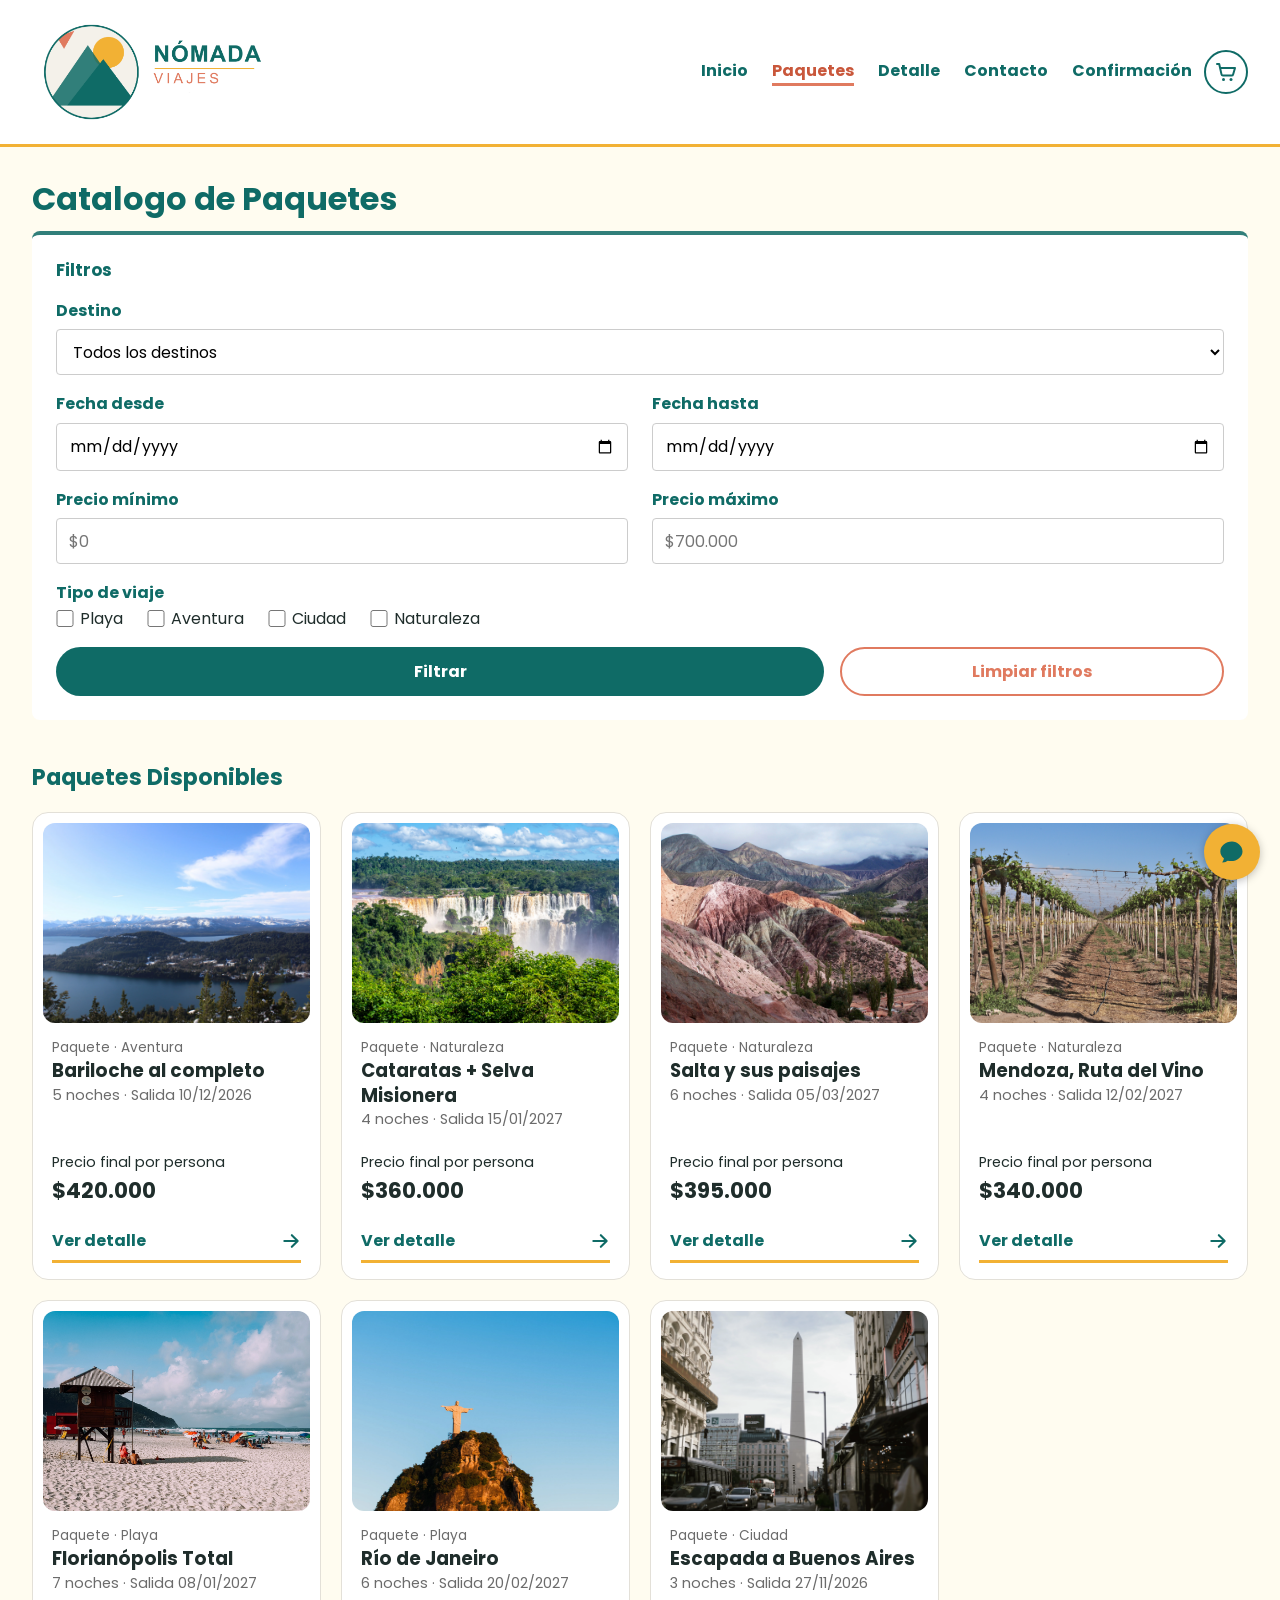
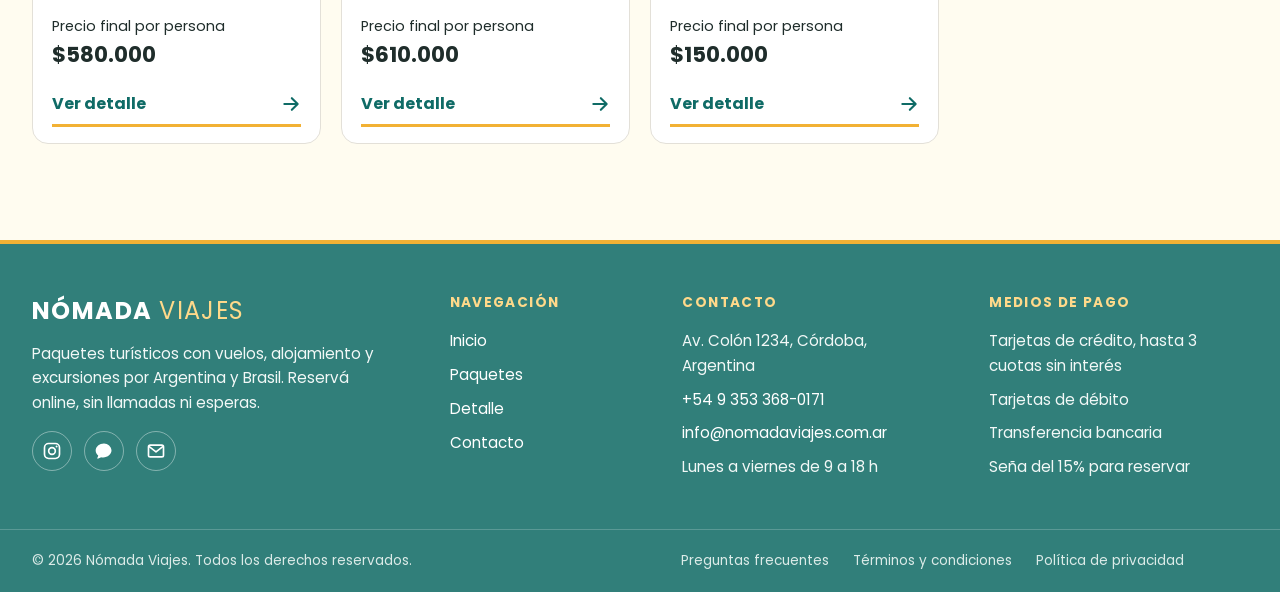
==== commit 74ab736d: "Marca en el menu la pagina actual" ====
--- a/estructura_html/src/catalogo.html
+++ b/estructura_html/src/catalogo.html
@@ -20,7 +20,7 @@
             <a href="./index.html">
                 Inicio
             </a>
-            <a href="./catalogo.html">
+            <a href="./catalogo.html" aria-current="page">
                 Paquetes
             </a>
             <a href="./detalle.html">
--- a/estructura_html/src/recursos/estilos/index-global.css
+++ b/estructura_html/src/recursos/estilos/index-global.css
@@ -210,6 +210,12 @@
 
 .encabezado-principal .vinculos a:hover{
     border-bottom-color: #F2B134;
+}
+
+/*Página actual: el vínculo del menú que corresponde a la página abierta queda marcado (aria-current="page" en el HTML)*/
+.encabezado-principal .vinculos a[aria-current="page"]{
+    color: #C9573B;
+    border-bottom-color: #E07A5F;
 }
 
 
